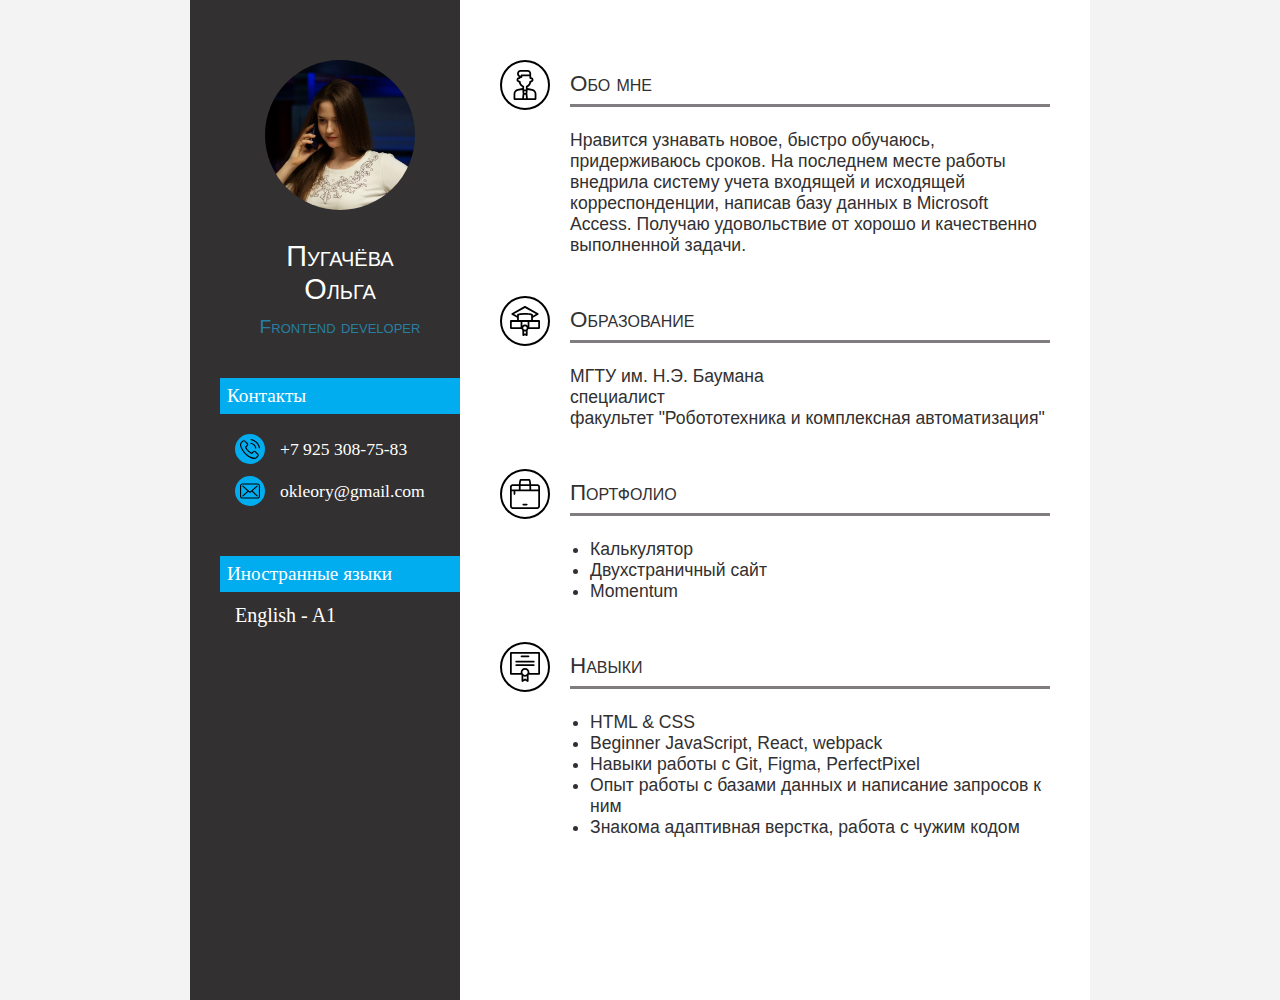
==== cv/indexRu.html @ 0f51b2a9 "feat: cv RU" ====
<!DOCTYPE html>
<html lang="en">
  <head>
    <meta charset="UTF-8" />
    <meta name="viewport" content="width=device-width, initial-scale=1.0" />
    <title>Резюме</title>
    <link rel="stylesheet" href="index.css" />
  </head>

  <body class="root">
    <div class="left">
      <div class="nameFoto">
        <img src="foto.jpg" alt="Фото" />
        <div class="name">Пугачёва</div>
        <div class="name">Ольга</div>
        <div class="prof">Frontend developer</div>
      </div>
      <div class="label">Контакты</div>
      <div class="labelWrapper">
        <div class="labelText">
          <div class="labelTextImage">
            <img src="phone.svg" alt="Фото" />
          </div>
          <div class="labelTextInfo">+7 925 308-75-83</div>
        </div>
        <div class="labelText">
          <div class="labelTextImage">
            <img src="mail.svg" alt="Фото" />
          </div>

          <div class="labelTextInfo">okleory@gmail.com</div>
        </div>
      </div>
      <div class="label">Иностранные языки</div>
      <div class="labelText">English - A1</div>
    </div>

    <div class="right">
      <div class="post">
        <div class="headerRight">
          <div class="imageHeaderPost">
            <img src="man.svg" alt="Фото" />
          </div>

          <div class="infoHeaderPost">Обо мне</div>
        </div>
        <div class="textPost">
          Нравится узнавать новое, быстро обучаюсь, придерживаюсь сроков. На
          последнем месте работы внедрила систему учета входящей и исходящей
          корреспонденции, написав базу данных в Microsoft Acсess. Получаю
          удовольствие от хорошо и качественно выполненной задачи.
        </div>
      </div>

      <div class="post">
        <div class="headerRight">
          <div class="imageHeaderPost">
            <img src="diploma.svg" alt="Фото" />
          </div>
          <div class="infoHeaderPost">Образование</div>
        </div>
        <div class="textPost">
          МГТУ им. Н.Э. Баумана <br />
          специалист<br />
          факультет "Робототехника и комплексная автоматизация"
        </div>
      </div>

      <div class="post">
        <div class="headerRight">
          <div class="imageHeaderPost">
            <img src="case.svg" alt="Фото" />
          </div>
          <div class="infoHeaderPost">Портфолио</div>
        </div>
        <div class="textPost">
          <ul>
            <li>
              <a href="https://kleory.github.io/rsschool-cv/calculator"
                >Калькулятор</a
              >
            </li>
            <li>
              <a
                href="https://kleory.github.io/rsschool-cv/shelter/pages/main/main.html"
                >Двухстраничный сайт</a
              >
            </li>
            <li>
              <a href="https://kleory.github.io/rsschool-cv/momentum"
                >Momentum</a
              >
            </li>
          </ul>
        </div>
      </div>

      <div class="post">
        <div class="headerRight">
          <div class="imageHeaderPost">
            <img src="certificate.svg" alt="Фото" />
          </div>
          <div class="infoHeaderPost">Навыки</div>
        </div>
        <div class="textPost">
          <ul>
            <li>HTML & CSS</li>
            <li>Beginner JavaScript, React, webpack</li>
            <li>Навыки работы с Git, Figma, PerfectPixel</li>
            <li>Опыт работы с базами данных и написание запросов к ним</li>
            <li>Знакома адаптивная верстка, работа с чужим кодом</li>
          </ul>
        </div>
      </div>
    </div>
  </body>
</html>
---- cv/index.css ----
* {
  box-sizing: border-box;
}

.root {
  width: 900px;
  height: 1000px;
  background-color: rgb(243, 243, 243);
  font-size: 1.25rem;
  display: flex;
  margin: 0 auto;
}
.left {
  width: 30%;
  height: 100%;
  background-color: rgb(50, 48, 49);
  color: white;
  padding: 60px 0 0 30px;
}

.label {
  background-color: rgb(1, 173, 239);
  font-size: 1.2rem;
  padding: 7px;
  margin-bottom: 10px;
}
.labelWrapper {
  margin: 20px 0 50px 0;
}

.labelText {
  display: flex;
  align-items: center;
  margin: 12px 0 12px 15px;
}
.labelText img {
  width: 20px;
}
.labelTextImage {
  width: 30px;
  height: 30px;
  background-color: rgb(1, 173, 239);
  border-radius: 50%;
  display: flex;
  align-items: center;
  justify-content: center;
}
.labelTextInfo {
  margin-left: 15px;
  font-size: 1.1rem;
}

.nameFoto {
  width: 100%;
  display: flex;
  flex-direction: column;
  align-items: center;
  margin: 0 auto 40px auto;
}
.nameFoto img {
  border-radius: 50%;
  height: 150px;
  margin-bottom: 30px;
}
.nameFoto div {
  align-items: center;
  font-family: Verdana, Tahoma, sans-serif;
  font-variant: small-caps;
}
.nameFoto .name {
  font-size: 1.8rem;
}
.nameFoto .prof {
  color: rgb(40, 127, 161);
  margin-top: 10px;
  font-size: 1.2rem;
}

.right {
  width: 70%;
  height: 100%;
  background-color: white;
  color: rgb(50, 48, 49);
  padding: 60px 40px 0 40px;
  font-family: Verdana, Tahoma, sans-serif;
}

.post {
  margin-bottom: 40px;
}
.headerRight {
  width: 100%;
  height: auto;
  display: flex;
  align-items: center;
  margin-bottom: 20px;
}
.imageHeaderPost {
  width: 50px;
  height: 50px;
  border-radius: 50%;
  border: 2px solid black;
  display: flex;
  align-items: center;
  justify-content: center;
  flex: none;
}
.headerRight img {
  width: 30px;
}
.infoHeaderPost {
  width: 100%;
  height: 100%;
  font-size: 1.4rem;
  font-variant: small-caps;
  border-bottom: 3px solid rgb(129, 124, 127);
  padding: 7px 0;
  margin-left: 20px;
}
.textPost {
  margin-left: 70px;
  font-size: 1.1rem;
}
.textPost ul {
  padding-left: 20px;
}

a {
  text-decoration: none;
  color: rgb(50, 48, 49);
}

li a:hover {
  text-shadow: 1px 1px 2px rgb(129, 124, 127);
}
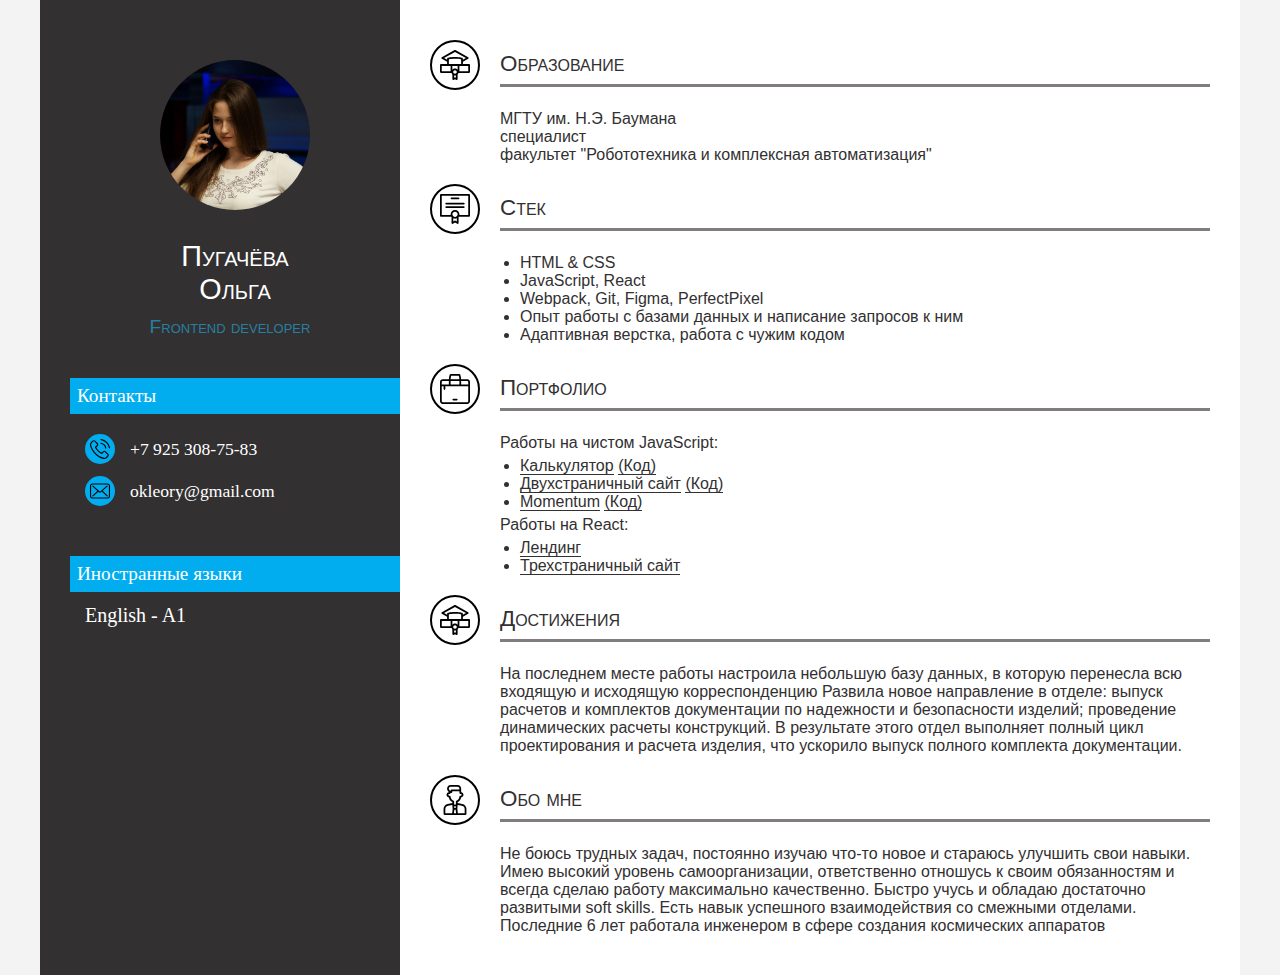
==== commit bd4a878f: "feat: add adaptive" ====
--- a/cv/indexRu.html
+++ b/cv/indexRu.html
@@ -39,22 +39,6 @@
       <div class="post">
         <div class="headerRight">
           <div class="imageHeaderPost">
-            <img src="man.svg" alt="Фото" />
-          </div>
-
-          <div class="infoHeaderPost">Обо мне</div>
-        </div>
-        <div class="textPost">
-          Нравится узнавать новое, быстро обучаюсь, придерживаюсь сроков. На
-          последнем месте работы внедрила систему учета входящей и исходящей
-          корреспонденции, написав базу данных в Microsoft Acсess. Получаю
-          удовольствие от хорошо и качественно выполненной задачи.
-        </div>
-      </div>
-
-      <div class="post">
-        <div class="headerRight">
-          <div class="imageHeaderPost">
             <img src="diploma.svg" alt="Фото" />
           </div>
           <div class="infoHeaderPost">Образование</div>
@@ -63,6 +47,24 @@
           МГТУ им. Н.Э. Баумана <br />
           специалист<br />
           факультет "Робототехника и комплексная автоматизация"
+        </div>        
+      </div>
+
+      <div class="post">
+        <div class="headerRight">
+          <div class="imageHeaderPost">
+            <img src="certificate.svg" alt="Фото" />
+          </div>
+          <div class="infoHeaderPost">Стек</div>
+        </div>
+        <div class="textPost">
+          <ul>
+            <li>HTML & CSS</li>
+            <li>JavaScript, React</li>
+            <li>Webpack, Git, Figma, PerfectPixel</li>
+            <li>Опыт работы с базами данных и написание запросов к ним</li>
+            <li>Aдаптивная верстка, работа с чужим кодом</li>
+          </ul>
         </div>
       </div>
 
@@ -74,22 +76,52 @@
           <div class="infoHeaderPost">Портфолио</div>
         </div>
         <div class="textPost">
+          Работы на чистом JavaScript:
           <ul>
             <li>
-              <a href="https://kleory.github.io/rsschool-cv/calculator"
+              <a href="https://kleory.github.io/rsschool-cv/calculator" target="_blank"
                 >Калькулятор</a
+              >
+              <a
+                href="https://github.com/Kleory/rsschool-cv/tree/gh-pages/calculator" target="_blank"
+                >(Код)</a
               >
             </li>
             <li>
               <a
-                href="https://kleory.github.io/rsschool-cv/shelter/pages/main/main.html"
+                href="https://kleory.github.io/rsschool-cv/shelter/pages/main/main.html" target="_blank"
                 >Двухстраничный сайт</a
+              >
+              <a
+                href="https://github.com/Kleory/rsschool-cv/tree/gh-pages/shelter" target="_blank"
+                >(Код)</a
               >
             </li>
             <li>
-              <a href="https://kleory.github.io/rsschool-cv/momentum"
+              <a href="https://kleory.github.io/rsschool-cv/momentum" target="_blank"
                 >Momentum</a
               >
+              <a
+                href="https://github.com/Kleory/rsschool-cv/tree/gh-pages/momentum" target="_blank"
+                >(Код)</a
+              >
+            </li>
+          </ul>
+
+          Работы на React:
+          <ul>
+            <li>
+              <a href="https://github.com/Kleory/trainee-test" target="_blank"
+                >Лендинг</a
+              >
+              
+            </li>
+            
+            </li>
+            <li>
+              <a href="https://github.com/Kleory/react-demo-dante" target="_blank"
+                >Трехстраничный сайт</a
+              >              
             </li>
           </ul>
         </div>
@@ -98,18 +130,38 @@
       <div class="post">
         <div class="headerRight">
           <div class="imageHeaderPost">
-            <img src="certificate.svg" alt="Фото" />
+            <img src="diploma.svg" alt="Фото" />
           </div>
-          <div class="infoHeaderPost">Навыки</div>
+          <div class="infoHeaderPost">Достижения</div>
         </div>
         <div class="textPost">
-          <ul>
-            <li>HTML & CSS</li>
-            <li>Beginner JavaScript, React, webpack</li>
-            <li>Навыки работы с Git, Figma, PerfectPixel</li>
-            <li>Опыт работы с базами данных и написание запросов к ним</li>
-            <li>Знакома адаптивная верстка, работа с чужим кодом</li>
-          </ul>
+          На последнем месте работы настроила небольшую базу данных, в которую
+          перенесла всю входящую и исходящую корреспонденцию Развила новое
+          направление в отделе: выпуск расчетов и комплектов документации по
+          надежности и безопасности изделий; проведение динамических расчеты
+          конструкций. В результате этого отдел выполняет полный цикл
+          проектирования и расчета изделия, что ускорило выпуск полного
+          комплекта документации.
+        </div>
+      </div>
+
+      <div class="post">
+        <div class="headerRight">
+          <div class="imageHeaderPost">
+            <img src="man.svg" alt="Фото" />
+          </div>
+
+          <div class="infoHeaderPost">Обо мне</div>
+        </div>
+        <div class="textPost">
+          Не боюсь трудных задач, постоянно изучаю что-то новое и стараюсь
+          улучшить свои навыки. Имею высокий уровень самоорганизации,
+          ответственно отношусь к своим обязанностям и всегда сделаю работу
+          максимально качественно. Быстро учусь и обладаю достаточно развитыми
+          soft skills. Есть навык успешного взаимодействия со смежными
+          отделами.<br />
+          Последние 6 лет работала инженером в сфере создания космических
+          аппаратов
         </div>
       </div>
     </div>
--- a/cv/index.css
+++ b/cv/index.css
@@ -3,8 +3,7 @@
 }
 
 .root {
-  width: 900px;
-  height: 1000px;
+  max-width: 1200px;
   background-color: rgb(243, 243, 243);
   font-size: 1.25rem;
   display: flex;
@@ -12,10 +11,11 @@
 }
 .left {
   width: 30%;
-  height: 100%;
+  min-width: 260px;
   background-color: rgb(50, 48, 49);
   color: white;
   padding: 60px 0 0 30px;
+  flex: none;
 }
 
 .label {
@@ -55,6 +55,7 @@
   display: flex;
   flex-direction: column;
   align-items: center;
+  text-align: center;
   margin: 0 auto 40px auto;
 }
 .nameFoto img {
@@ -74,6 +75,7 @@
   color: rgb(40, 127, 161);
   margin-top: 10px;
   font-size: 1.2rem;
+  padding-right: 10px;
 }
 
 .right {
@@ -81,12 +83,12 @@
   height: 100%;
   background-color: white;
   color: rgb(50, 48, 49);
-  padding: 60px 40px 0 40px;
+  padding: 40px 30px 20px 30px;
   font-family: Verdana, Tahoma, sans-serif;
 }
 
 .post {
-  margin-bottom: 40px;
+  margin-bottom: 20px;
 }
 .headerRight {
   width: 100%;
@@ -119,17 +121,126 @@
 }
 .textPost {
   margin-left: 70px;
-  font-size: 1.1rem;
+  font-size: 1rem;
 }
 .textPost ul {
   padding-left: 20px;
+  margin: 5px 0;
 }
 
 a {
   text-decoration: none;
   color: rgb(50, 48, 49);
+  border-bottom: solid 1px rgb(50, 48, 49);
 }
 
 li a:hover {
   text-shadow: 1px 1px 2px rgb(129, 124, 127);
-}
+  border-bottom: solid 2px rgba(50, 48, 49, 0.6);
+}
+
+@media (max-width: 800px) {
+  .right {
+    padding: 40px 20px 0 20px;
+  }
+
+  .labelTextImage {
+    display: none;
+  }
+
+  .infoHeaderPost {
+    font-size: 1.2rem;
+  }
+
+  .textPost {
+    font-size: 1rem;
+  }
+}
+
+@media (max-width: 680px) {
+  .left {
+    min-width: 200px;
+    padding: 20px 0 0 10px;
+  }
+
+  .imageHeaderPost {
+    display: none;
+  }
+
+  .labelTextInfo {
+    margin: 0;
+  }
+
+  .infoHeaderPost {
+    margin-left: 10px;
+  }
+
+  .textPost {
+    margin-left: 10px;
+  }
+
+  .post {
+    margin-bottom: 10px;
+  }
+
+  .headerRight {
+    margin-bottom: 10px;
+  }
+}
+
+@media (max-width: 600px) {
+  .left {
+    min-width: 180px;
+  }
+
+  .nameFoto img {
+    height: 100px;
+  }
+
+  .root,
+  .label,
+  .nameFoto .prof,
+  .labelTextInfo {
+    font-size: 1.1rem;
+  }
+
+  .labelText {
+    margin-left: 0;
+  }
+
+  .nameFoto .name {
+    font-size: 1.2rem;
+  }
+}
+
+@media (max-width: 500px) {
+  .root {
+    flex-direction: column;
+  }
+
+  .left {
+    width: 100%;
+    padding: 20px 0 0 30px;
+  }
+
+  .nameFoto {
+    margin-bottom: 10px;
+  }
+
+  .nameFoto img {
+    margin: 0;
+  }
+
+  .labelWrapper {
+    margin: 10px 0;
+  }
+
+  .labelText {
+    display: block;
+    margin-left: 15px;
+  }
+
+  .right {
+    width: 100%;
+  }
+}
